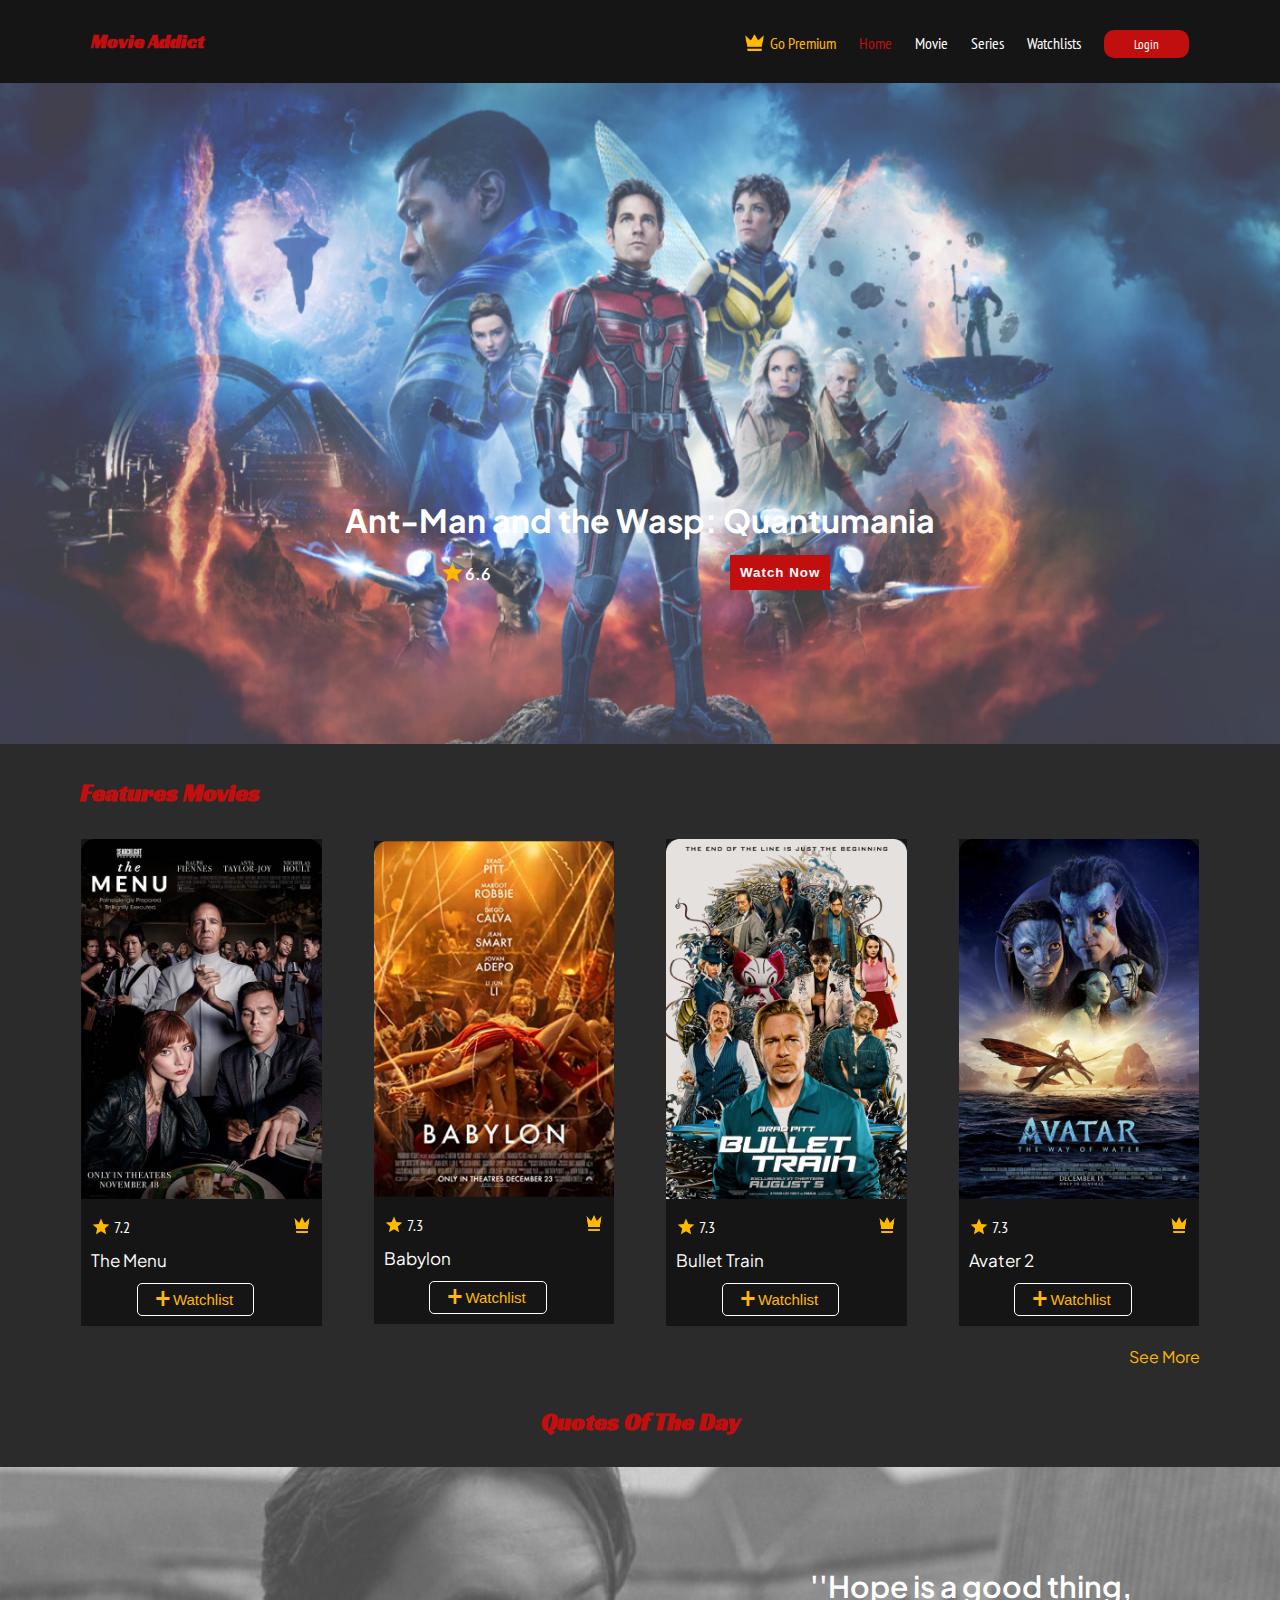
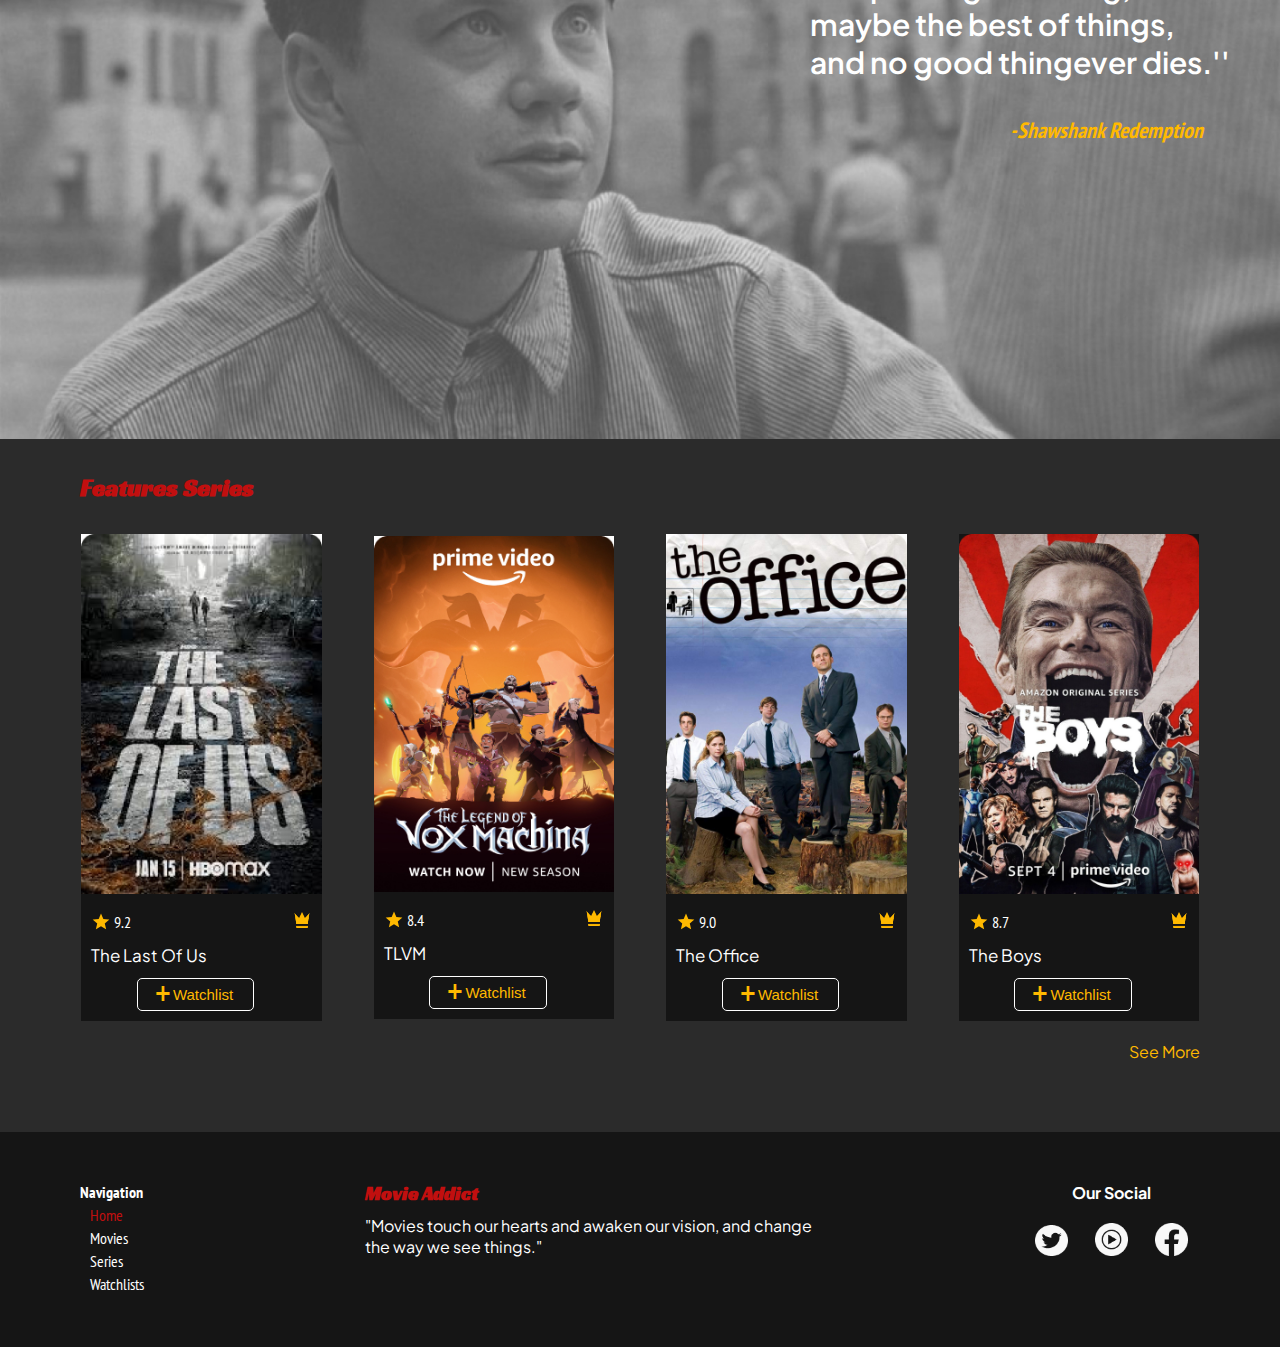
==== Movie Addict/index.html @ 1e8ff756 "3 pure projects" ====
<!DOCTYPE html>
<html>

<head>
    <title>Movie Addict</title>
    <link rel="stylesheet" href="./index.css">
    <link rel="preconnect" href="https://fonts.googleapis.com">
    <link rel="preconnect" href="https://fonts.gstatic.com" crossorigin>
    <link
        href="https://fonts.googleapis.com/css2?family=PT+Sans+Narrow&family=Plus+Jakarta+Sans:wght@300;600&family=Racing+Sans+One&display=swap"
        rel="stylesheet">
</head>

<body>
    <!-- Navbar -->
    <div class="navbar">
        <div>
            <h3>Movie Addict</h3>
            <span class="navbarLists ul-container">
                <ul>
                    <li class="goldColor">
                        <img src="./icon/Premium icon.png" alt="">
                        Go Premium
                    </li>
                    <li class="currentPage">Home</li>
                    <li>Movie</li>
                    <li>Series</li>
                    <li>Watchlists</li>
                </ul>
                <button class="loginBtn">Login</button>
            </span>
        </div>
    </div>

    <!-- Big Poster Section -->
    <div class="bigPoster">
        <img src="./Big Poster.jpg" alt="">
        <div class="coverText">
            <h1>Ant-Man and the Wasp: Quantumania</h1>
            <div>
                <p><img src="./icon/Star.png" alt="">6.6</p>
                <button class="watchNowBtn">Watch Now</button>
            </div>
        </div>
    </div>

    <!-- Movies Section -->
    <div class="features">
        <h2>Features Movies</h2>
        <table>
            <tr>
                <td>
                    <div class="card">
                        <img src="./Movie/Movie 1.png" alt="">
                        <div>
                            <div class="ratings">
                                <div>
                                    <img src="./icon/Star.png" alt="" class="star">
                                    <span>7.2</span>
                                </div>
                                <img src="./icon/Premium icon.png" alt="" class="premium">
                            </div>
                            <p>The Menu</p>
                            <div class="coverBtn">
                                <div class="watchListBtn">
                                    <button><span>+ </span>Watchlist</button>
                                </div>
                            </div>
                        </div>
                    </div>
                </td>
                <td>
                    <div class="card">
                        <img src="./Movie/Movie 2.png" alt="">
                        <div>
                            <div class="ratings">
                                <div>
                                    <img src="./icon/Star.png" alt="" class="star">
                                    <span>7.3</span>
                                </div>
                                <img src="./icon/Premium icon.png" alt="" class="premium">
                            </div>
                            <p>Babylon</p>
                            <div class="coverBtn">
                                <div class="watchListBtn">
                                    <button><span>+ </span>Watchlist</button>
                                </div>
                            </div>
                        </div>
                    </div>
                </td>
                <td>
                    <div class="card">
                        <img src="./Movie/Movie 3.png" alt="">
                        <div>
                            <div class="ratings">
                                <div>
                                    <img src="./icon/Star.png" alt=""  class="star">
                                    <span>7.3</span>
                                </div>
                                <img src="./icon/Premium icon.png" alt="" class="premium">
                            </div>
                            <p>Bullet Train</p>
                            <div class="coverBtn">
                                <div class="watchListBtn">
                                    <button><span>+ </span>Watchlist</button>
                                </div>
                            </div>
                        </div>
                    </div>
                </td>
                <td>
                    <div class="card">
                        <img src="./Movie/Movie 4.png" alt="">
                        <div>
                            <div class="ratings">
                                <div>
                                    <img src="./icon/Star.png" alt=""  class="star">
                                    <span>7.3</span>
                                </div>
                                <img src="./icon/Premium icon.png" alt="" class="premium">
                            </div>
                            <p>Avater 2</p>
                            <div class="coverBtn">
                                <div class="watchListBtn">
                                    <button><span>+ </span>Watchlist</button>
                                </div>
                            </div>
                        </div>
                    </div>
                </td>
            </tr>
        </table>
        <p>See More</p>
    </div>

    <!-- Quotes Section -->
    <div class="quotes">
        <h2>Quotes Of The Day</h2>
        <div>
            <img src="./Quotes bg.jpg" alt="">
            <div class="quotesText">
                <p>
                    ''Hope is a good thing, maybe the best of things, and no good thingever dies.''
                </p>
                <span><i>-Shawshank Redemption</i></span>
            </div>
        </div>
    </div>

    <!-- Series Section -->
    <div class="features">
        <h2>Features Series</h2>
        <table>
            <tr>
                <td>
                    <div class="card">
                        <img src="./Series/Series 1.jpg" alt="">
                        <div>
                            <div class="ratings">
                                <div>
                                    <img src="./icon/Star.png" alt="" class="star">
                                    <span>9.2</span>
                                </div>
                                <img src="./icon/Premium icon.png" alt="" class="premium">
                            </div>
                            <p>The Last Of Us</p>
                            <div class="coverBtn">
                                <div class="watchListBtn">
                                    <button><span>+ </span>Watchlist</button>
                                </div>
                            </div>
                        </div>
                    </div>
                </td>
                <td>
                    <div class="card">
                        <img src="./Series/Series 2.jpg" alt="">
                        <div>
                            <div class="ratings">
                                <div>
                                    <img src="./icon/Star.png" alt="" class="star">
                                    <span>8.4</span>
                                </div>
                                <img src="./icon/Premium icon.png" alt="" class="premium">
                            </div>
                            <p>TLVM</p>
                            <div class="coverBtn">
                                <div class="watchListBtn">
                                    <button><span>+ </span>Watchlist</button>
                                </div>
                            </div>
                        </div>
                    </div>
                </td>
                <td>
                    <div class="card">
                        <img src="./Series/Series 3.jpg" alt="">
                        <div>
                            <div class="ratings">
                                <div>
                                    <img src="./icon/Star.png" alt="" class="star">
                                    <span>9.0</span>
                                </div>
                                <img src="./icon/Premium icon.png" alt="" class="premium">
                            </div>
                            <p>The Office</p>
                            <div class="coverBtn">
                                <div class="watchListBtn">
                                    <button><span>+ </span>Watchlist</button>
                                </div>
                            </div>
                        </div>
                    </div>
                </td>
                <td>
                    <div class="card">
                        <img src="./Series/Series 4.png" alt="">
                        <div>
                            <div class="ratings">
                                <div>
                                    <img src="./icon/Star.png" alt="" class="star">
                                    <span>8.7</span>
                                </div>
                                <img src="./icon/Premium icon.png" alt="" class="premium">
                            </div>
                            <p>The Boys</p>
                            <div class="coverBtn">
                                <div class="watchListBtn">
                                    <button><span>+ </span>Watchlist</button>
                                </div>
                            </div>
                        </div>
                    </div>
                </td>
            </tr>
        </table>
        <p>See More</p>
    </div>

    <!-- Footer -->
    <div class="footer">
        <div>
            <h4 class="navigation">Navigation</h4>
            <span class="currentPage">Home</span>
            <span>Movies</span>
            <span>Series</span>
            <span>Watchlists</span>
        </div>
        <div class="movieAddict">
            <h3>Movie Addict</h3>
            <p>"Movies touch our hearts and awaken our vision, and change the way we see things."</p>
        </div>
        <div>
            <h4 class="socials">Our Social</h4>
            <div>
                <img src="./icon/Twitter.png" alt="">
                <img src="./icon/youtube.png" alt="">
                <img src="./icon/Facebook.png" alt="">
            </div>
        </div>
    </div>
</body>

</html>
---- Movie Addict/index.css ----
/* General */
* {
  margin: 0;
}

body {
  background-color: #2b2b2b;
  color: #ffffff;
  font-family: "Plus Jakarta Sans", sans-serif;
}

h2,
h3 {
  font-family: "Racing Sans One", sans-serif;
  color: #c10f0f;
}

ul,
li {
  display: inline;
}

span {
  font-family: "PT Sans Narrow", sans-serif;
}

img {
  width: 100%;
}

table {
  border-spacing: 50px 0px;
}

.goldColor {
  color: #ffb900;
}

.currentPage {
  color: #c10f0f;
}

/* Start Navbar */
.navbar {
  padding: 30px;
  background-color: #151515;
  display: block;
  position: relative;
}

.navbar h3 {
  display: inline;
}

.navbar div {
  position: relative;
  width: 90%;
  margin: auto;
}

.ul-container {
  position: absolute;
  right: 0;
  top: -6px;
}

.ul-container li {
  margin-right: 20px;
}

.navbar img {
  width: 25px;
  position: relative;
  bottom: -6px;
}

.loginBtn {
  font-family: "PT Sans Narrow", sans-serif;
  padding: 5px 30px;
  background-color: #c10f0f;
  border: 0;
  color: white;
  border-radius: 10px;
}
/* End Navbar*/

/* Start Big Poster Section */
.bigPoster {
  font-weight: 600;
}

.bigPoster img {
  position: relative;
}

.coverText {
  width: 100%;
  margin: auto;
  text-align: center;
  position: absolute;
  top: 500px;
}

.coverText div {
  max-width: 50%;
  margin: auto;
  display: flex;
  justify-content: space-around;
  padding-top: 15px;
}

.coverText img {
  width: 25px;
  position: relative;
  top: 4px;
}

.watchNowBtn {
  color: white;
  background-color: #c10f0f;
  border: 0;
  padding: 10px;
  margin-right: 10px;
  font-weight: 600;
  letter-spacing: 1px;
}
/* End Big Poster Section */

/* Start Movies & Series Section */
.features {
  padding: 30px;
  position: relative;
}
.features h2 {
  padding-left: 50px;
  margin-bottom: 30px;
}

.features > p {
  color: #ffb900;
  position: absolute;
  right: 80px;
  bottom: -10px;
}

.card {
  background-color: #151515;
}

.card > div {
  padding: 10px;
}

.card p {
  margin: 12px 0px;
  font-size: 17px;
}

.ratings {
  display: flex;
  justify-content: space-between;
}

.ratings img {
  width: 20px;
  position: relative;
}
.star{
  top: 3px;
}

.premium{
  top:0px;
}

.coverBtn {
  width: 130px;
  margin: auto;
}

.watchListBtn {
  width: 99%;
  margin: auto;
  position: relative;
}

.watchListBtn button {
  border: 1px solid white;
  border-radius: 5px;
  color: #ffb900;
  background-color: transparent;
  padding: 7px 20px 7px 35px;
  font-size: 15px;
}

.watchListBtn span {
  font-size: 38px;
  position: absolute;
  top: -11px;
  left: 18px;
}
/* End Movies & Series Section */

/* Start Quotes Section */
.quotes h2 {
  text-align: center;
  margin: 30px;
  padding-top: 20px;
}

.quotes > div {
  position: relative;
}

.quotesText {
  max-width: 420px;
  position: absolute;
  top: 100px;
  right: 50px;
}

.quotesText p {
  font-size: 30px;
  font-weight: 600;
  margin-bottom: 35px;
}

.quotesText span {
  font-size: 22px;
  color: #ffb900;
  font-weight: 900;
  margin-left: 200px;
}
/* End Quotes Section */

/* Start Footer */
.footer {
  margin-top: 80px;
  padding: 50px 80px;
  background-color: #151515;
  display: flex;
  justify-content: space-between;
}

.footer span {
  display: block;
  margin: 3px 10px;
}

.footer img {
  max-width: 33px;
  margin: 20px 12px;
}

.navigation{
  font-family: "PT Sans Narrow", sans-serif;
}

.movieAddict {
  width: 40%;
}

.movieAddict p {
  margin-top: 10px;
}

.socials {
  text-align: center;
}
/* End Footer */
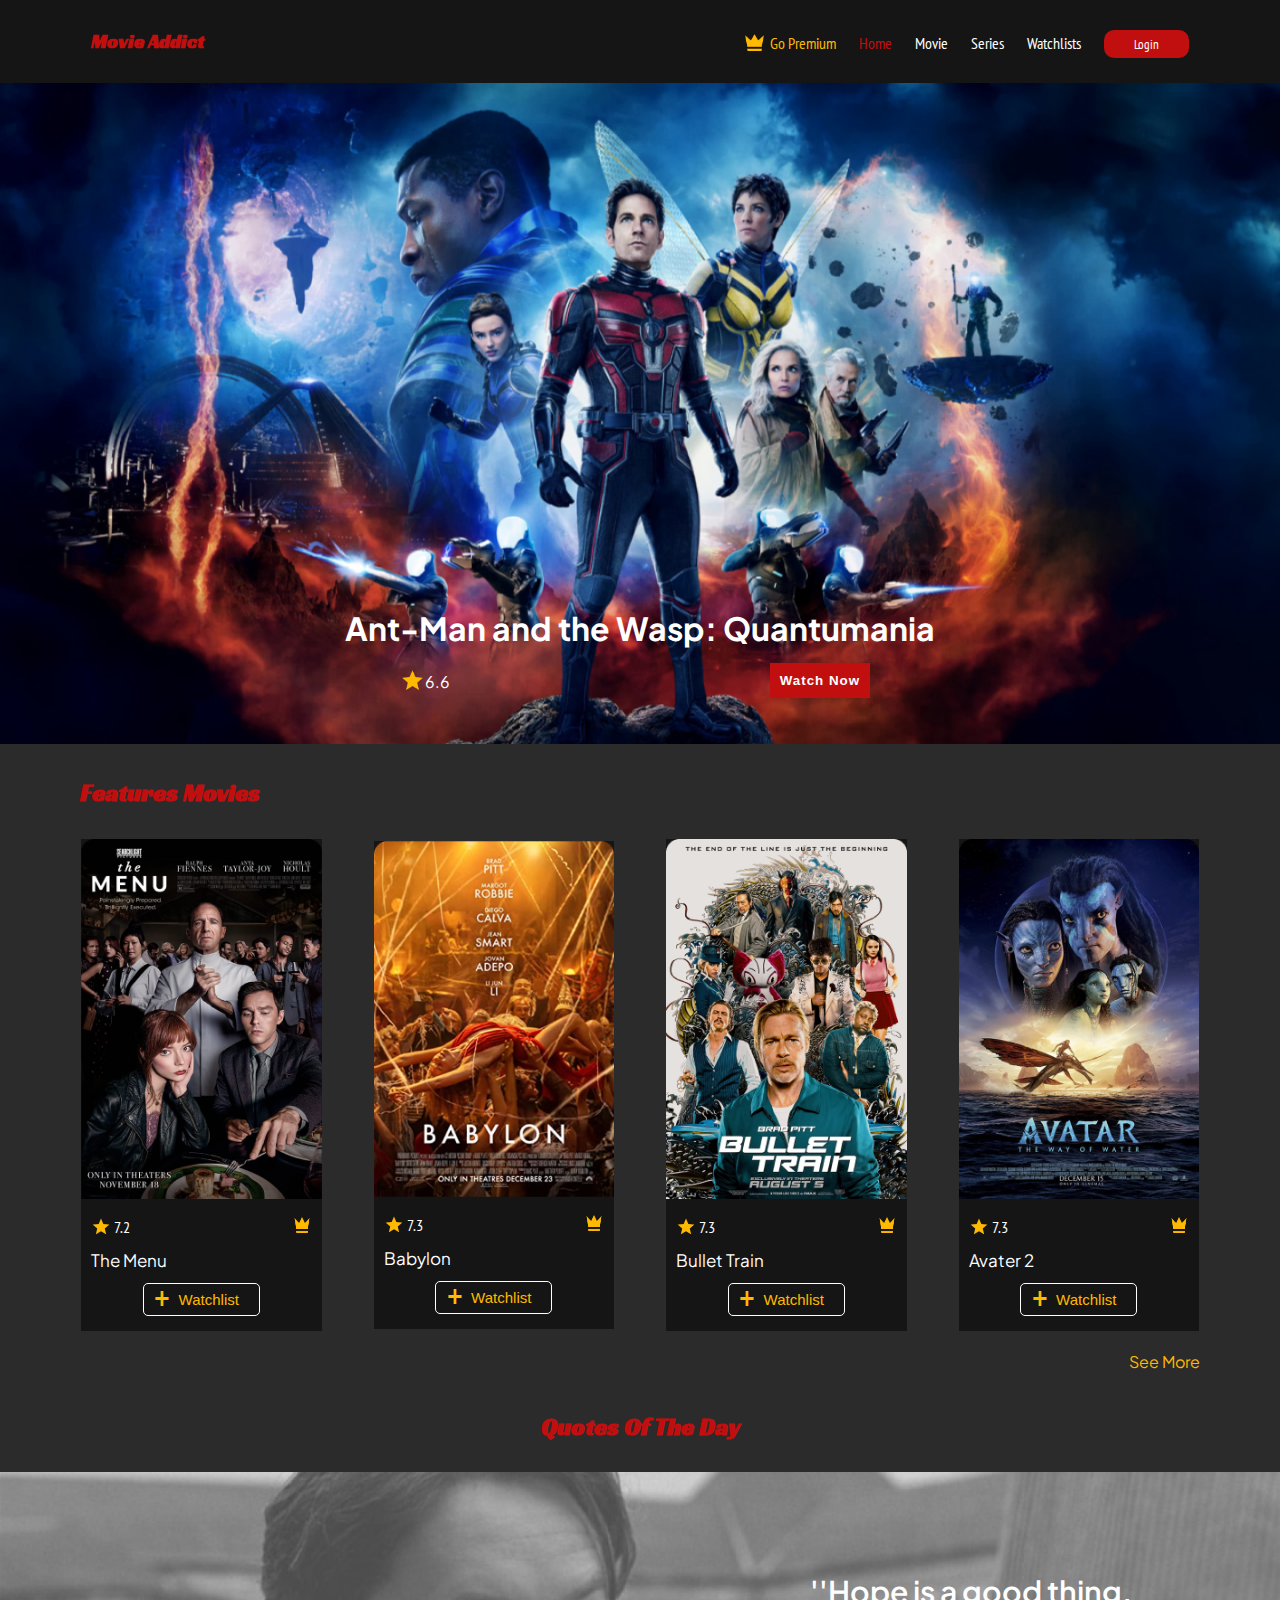
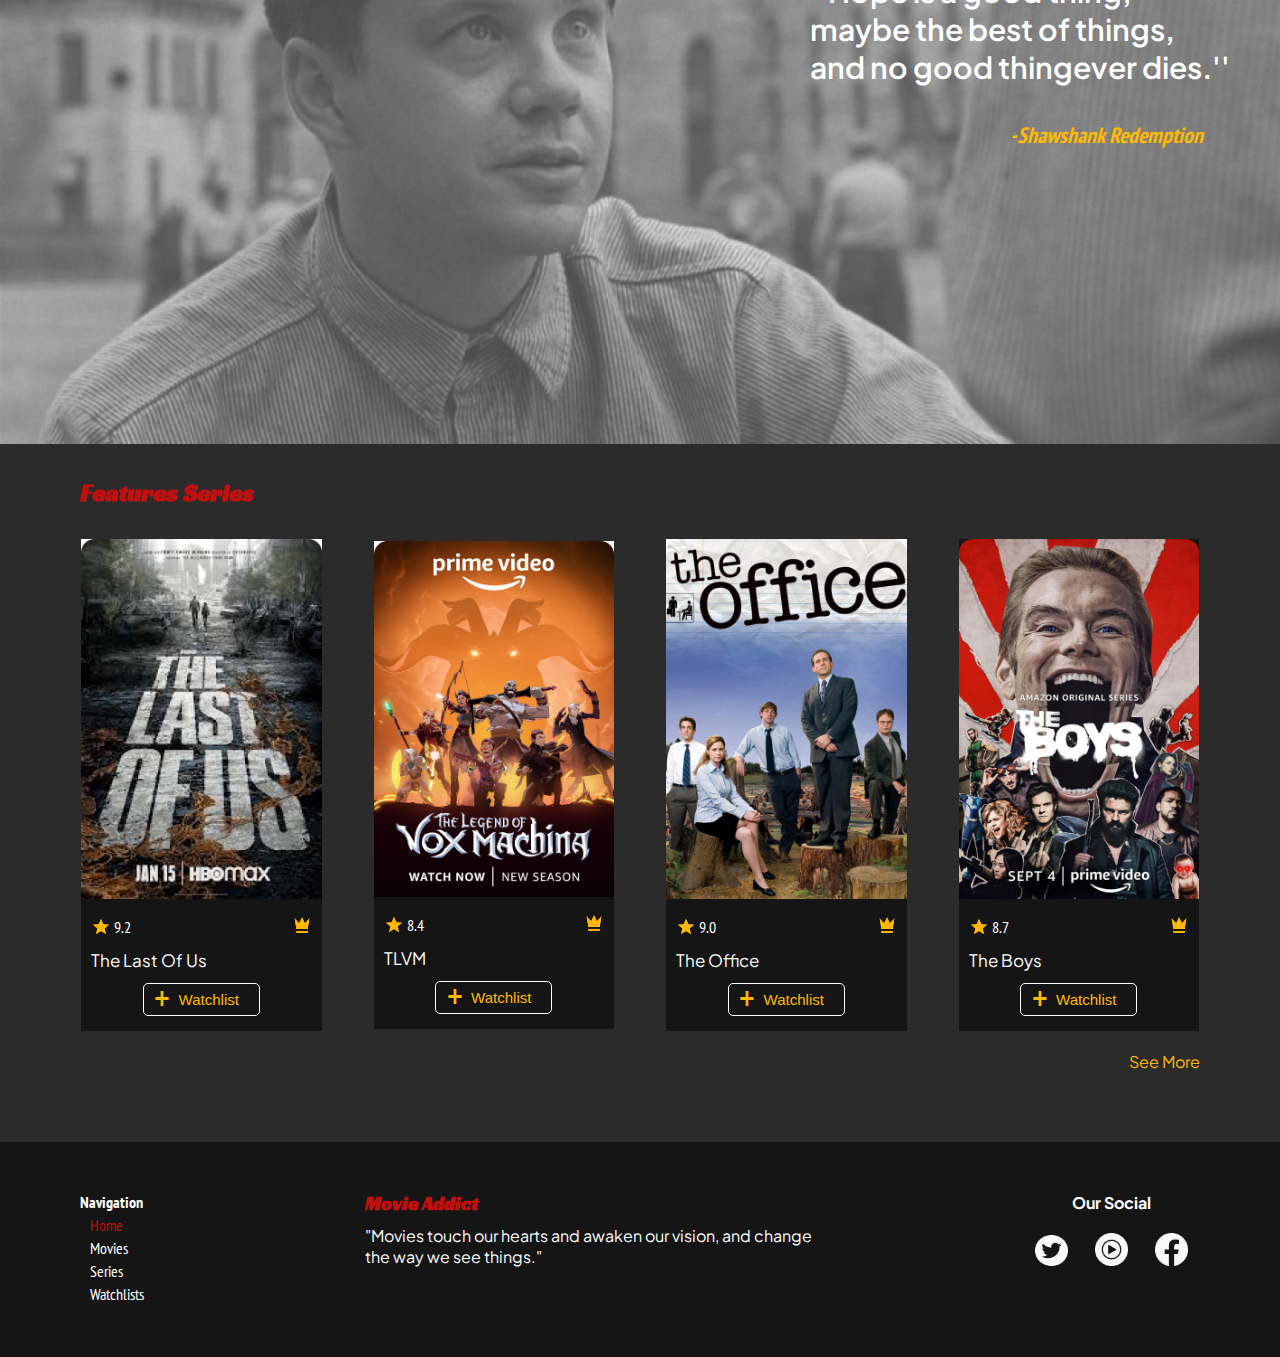
==== commit 133397c6: "fix poster image and watchlist btn responsive" ====
--- a/Movie Addict/index.html
+++ b/Movie Addict/index.html
@@ -34,7 +34,7 @@
 
     <!-- Big Poster Section -->
     <div class="bigPoster">
-        <img src="./Big Poster.jpg" alt="">
+        <img src="./Big Poster.png" alt="">
         <div class="coverText">
             <h1>Ant-Man and the Wasp: Quantumania</h1>
             <div>
--- a/Movie Addict/index.css
+++ b/Movie Addict/index.css
@@ -86,23 +86,18 @@
 
 /* Start Big Poster Section */
 .bigPoster {
-  font-weight: 600;
-}
-
-.bigPoster img {
   position: relative;
 }
 
 .coverText {
+  position: absolute;
+  bottom: 50px;
   width: 100%;
-  margin: auto;
   text-align: center;
-  position: absolute;
-  top: 500px;
 }
 
 .coverText div {
-  max-width: 50%;
+  max-width: 800px; 
   margin: auto;
   display: flex;
   justify-content: space-around;
@@ -124,6 +119,7 @@
   font-weight: 600;
   letter-spacing: 1px;
 }
+
 /* End Big Poster Section */
 
 /* Start Movies & Series Section */
@@ -179,8 +175,10 @@
 }
 
 .watchListBtn {
-  width: 99%;
-  margin: auto;
+  margin-top: 10px;
+  margin-bottom: 5px;
+  display: flex;
+  justify-content: center;
   position: relative;
 }
 
